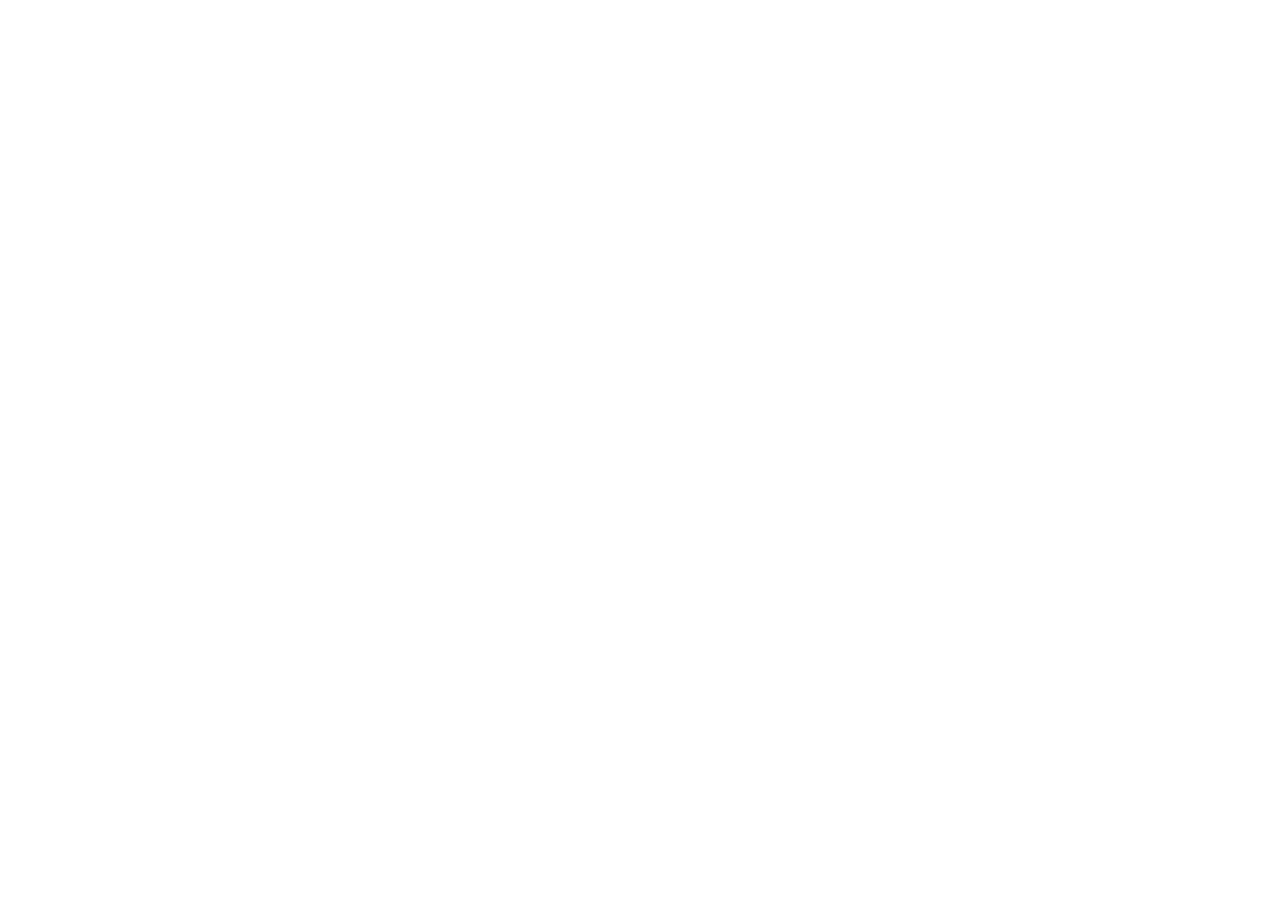
==== clients.html @ 01c905f0 "chore: initial project structure and baseline HTML layouts with script tags" ====
<!DOCTYPE html>
<html lang="en">
<head>
    <meta charset="UTF-8">
    <meta name="viewport" content="width=device-width, initial-scale=1.0">
    <title>Clients Page - 10X CRM</title>
    
    <!-- სტილების ფაილის დაკავშირება -->
    <link rel="stylesheet" href="css/style.css">
    
    <!-- JavaScript ფაილების დაკავშირება defer ატრიბუტით -->
    <!-- მნიშვნელოვანია: ჯერ ვრთავთ საერთო ფუნქციებს, მერე კონკრეტული გვერდის ლოგიკას -->
    <script src="js/storage.js" defer></script>
    <script src="js/guard.js" defer></script>
    <script src="js/clients.js" defer></script>
</head>
<body>
    <!-- აქ იქნება შენი code -->
</body>
</html>
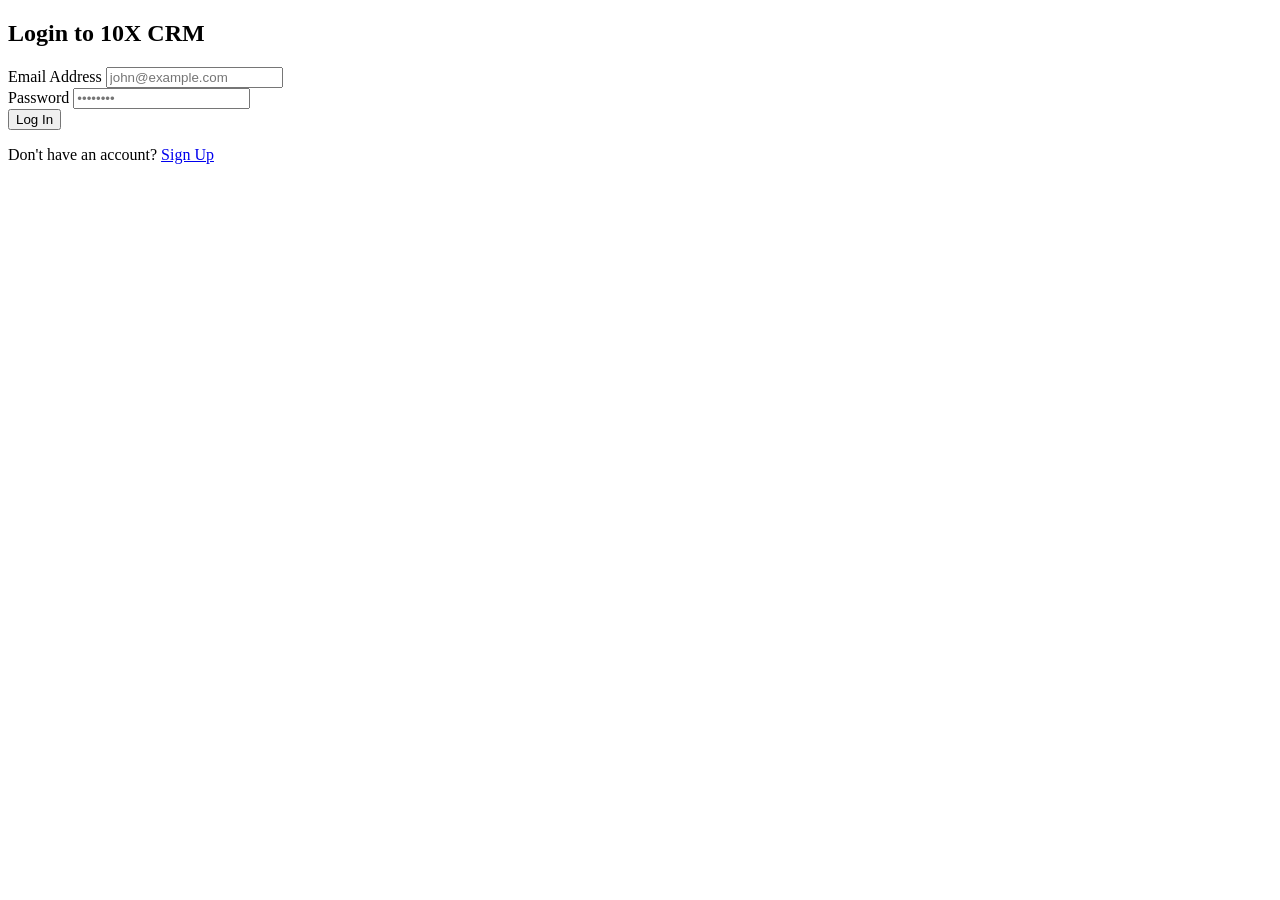
==== commit 53a962e5: "feat: add basic UI layout and grid container to clients.html" ====
--- a/clients.html
+++ b/clients.html
@@ -1,20 +1,74 @@
 <!DOCTYPE html>
 <html lang="en">
+
 <head>
     <meta charset="UTF-8">
     <meta name="viewport" content="width=device-width, initial-scale=1.0">
     <title>Clients Page - 10X CRM</title>
-    
+
     <!-- სტილების ფაილის დაკავშირება -->
     <link rel="stylesheet" href="css/style.css">
-    
+
     <!-- JavaScript ფაილების დაკავშირება defer ატრიბუტით -->
     <!-- მნიშვნელოვანია: ჯერ ვრთავთ საერთო ფუნქციებს, მერე კონკრეტული გვერდის ლოგიკას -->
     <script src="js/storage.js" defer></script>
     <script src="js/guard.js" defer></script>
     <script src="js/clients.js" defer></script>
 </head>
+
 <body>
-    <!-- აქ იქნება შენი code -->
+    <!-- მთავარი კონტეინერი -->
+    <div class="app-container">
+
+        <!-- 1. ნავიგაციის ზოლი (Header) -->
+        <header class="main-header">
+            <div class="logo">10X CRM</div>
+            <nav class="nav-links">
+                <a href="dashboard.html">Dashboard</a>
+                <a href="clients.html" class="active">Clients</a>
+                <a href="profile.html">Profile</a>
+                <!-- Logout ღილაკი AuthGuard-ის ფუნქციით -->
+                <button id="btn-logout" class="btn-logout" onclick="AuthGuard.logout()">Log Out</button>
+            </nav>
+        </header>
+
+        <!-- მთავარი კონტენტი -->
+        <main class="main-content">
+            <div class="page-title-bar">
+                <h2>Clients Management</h2>
+                <!-- კლიენტის დამატების ღილაკი (მოგვიანებით გახსნის მოდალს) -->
+                <button id="btn-add-client" class="btn-primary">Add Client</button>
+            </div>
+
+            <!-- 2. ძებნის და ფილტრაციის ზოლი (Toolbar) -->
+            <div class="toolbar">
+                <input type="text" id="search-input" placeholder="Search clients by name or company...">
+
+                <select id="status-filter">
+                    <option value="all">All Statuses</option>
+                    <option value="Lead">Lead</option>
+                    <option value="Contacted">Contacted</option>
+                    <option value="In Progress">In Progress</option>
+                    <option value="Won">Won</option>
+                    <option value="Lost">Lost</option>
+                </select>
+
+                <select id="sort-by">
+                    <option value="name-asc">Name (A-Z)</option>
+                    <option value="name-desc">Name (Z-A)</option>
+                    <option value="value-high">Value (High to Low)</option>
+                    <option value="value-low">Value (Low to High)</option>
+                </select>
+            </div>
+
+            <!-- 3. კლიენტების დინამიური კონტეინერი -->
+            <!-- სწორედ აქ ჩაჯდება JS-ით API-დან წამოღებული კლიენტების ბარათები -->
+            <div id="clients-container" class="clients-grid">
+                <div class="loading-state">Loading clients...</div>
+            </div>
+        </main>
+    </div>
+
 </body>
-</html>
+
+</html>
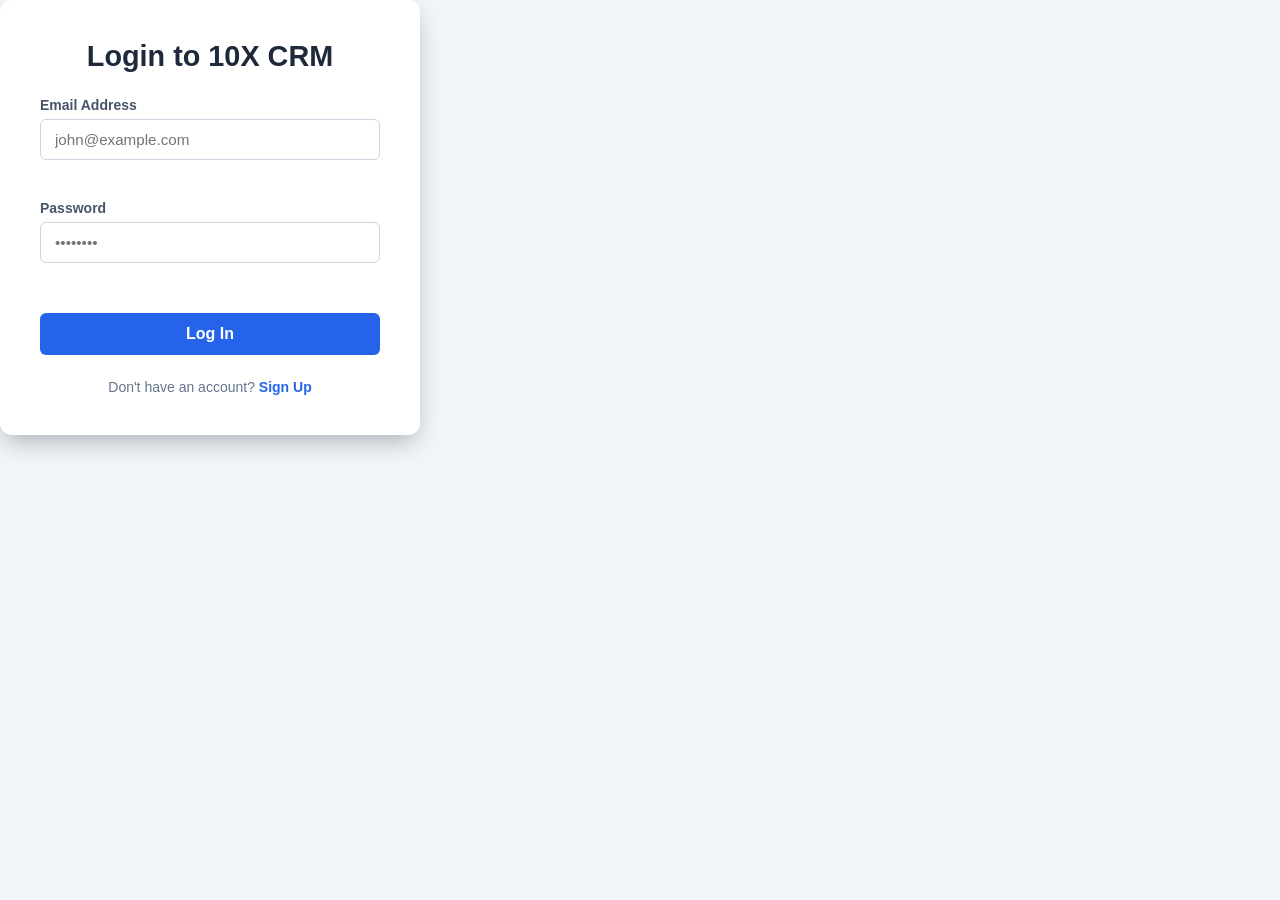
==== commit 01eea457: "feat: add client modal form structure and layout styles" ====
--- a/clients.html
+++ b/clients.html
@@ -28,7 +28,7 @@
                 <a href="clients.html" class="active">Clients</a>
                 <a href="profile.html">Profile</a>
                 <!-- Logout ღილაკი AuthGuard-ის ფუნქციით -->
-                <button id="btn-logout" class="btn-logout" onclick="AuthGuard.logout()">Log Out</button>
+                <button id="btn-logout" class="btn-logout">Log Out</button>
             </nav>
         </header>
 
@@ -69,6 +69,58 @@
         </main>
     </div>
 
+    <!-- ახალი კლიენტის დამატების მოდალი -->
+    <div id="add-client-modal" class="modal">
+        <div class="modal-content">
+            <span id="btn-close-modal" class="close-btn">&times;</span>
+            <h3>Add New Client</h3>
+    
+            <form id="add-client-form">
+                <div class="form-group">
+                    <label for="client-name">Name *</label>
+                    <input type="text" id="client-name" required>
+                    <span id="nameError" class="error-msg"></span>
+                </div>
+            
+                <div class="form-group">
+                    <label for="client-email">Email *</label>
+                    <input type="email" id="client-email" required>
+                    <span id="emailError" class="error-msg"></span>
+                </div>
+            
+                <div class="form-group">
+                    <label for="client-phone">Phone</label>
+                    <input type="text" id="client-phone">
+                    <span id="phoneError" class="error-msg"></span>
+                </div>
+            
+                <div class="form-group">
+                    <label for="client-company">Company</label>
+                    <input type="text" id="client-company" placeholder="Independent Contractor">
+                </div>
+            
+                <div class="form-group">
+                    <label for="client-value">Deal Value ($) *</label>
+                    <input type="number" id="client-value" min="0" required>
+                    <span id="dealValueError" class="error-msg"></span>
+                </div>
+            
+                <div class="form-group">
+                    <label for="client-status">Status *</label>
+                    <select id="client-status" required>
+                        <option value="Lead" selected>Lead</option>
+                        <option value="Contacted">Contacted</option>
+                        <option value="Won">Won</option>
+                        <option value="Lost">Lost</option>
+                    </select>
+                </div>
+            
+                <button type="submit" class="btn-submit">Save Client</button>
+            </form>
+
+        </div>
+    </div>
+
 </body>
 
 </html>
--- a/css/style.css
+++ b/css/style.css
@@ -0,0 +1,386 @@
+/* ==========================================
+/* 1. გლობალური სტილები და ბაზა
+/* ========================================== */
+* {
+    margin: 0;
+    padding: 0;
+    box-sizing: border-box; /* უზრუნველყოფს პადინგების სწორ დათვლას ზომებში */
+    font-family: 'Segoe UI', Tahoma, Geneva, Verdana, sans-serif;
+}
+
+body {
+    background-color: #f1f5f9; /* ღია ნაცრისფერი ფონი შიდა გვერდებისთვის */
+    color: #0f172a;
+    min-height: 100vh;
+    display: flex;
+    flex-direction: column;
+}
+
+/* მთავარი აპლიკაციის მაქსიმალური სიგანის კონტეინერი */
+.app-container {
+    width: 100%;
+    max-width: 1200px;
+    margin: 0 auto;
+    padding: 0 20px;
+}
+
+/* ==========================================
+/* 2. ავტორიზაციის გვერდების დიზაინი (Login / SignUp)
+/* ========================================== */
+/* სპეციალური კლასი, რომელიც ცენტრავს ლოგინის ბლოკს მუქ გრადიენტზე */
+.auth-page-body {
+    background: linear-gradient(135deg, #000000 0%, #000000 100%) !important;
+    display: flex !important;
+    justify-content: center !important;
+    align-items: center !important;
+    padding: 20px;
+}
+
+/* თეთრი ბარათი, რომელშიც ფორმაა მოთავსებული */
+.auth-container {
+    background: #ffffff;
+    color: #0f172a;
+    padding: 40px;
+    border-radius: 12px;
+    box-shadow: 0 10px 25px -5px rgba(0, 0, 0, 0.3);
+    width: 100%;
+    max-width: 420px;
+}
+
+.auth-container h2 {
+    font-size: 1.8rem;
+    font-weight: 700;
+    color: #1e293b;
+    margin-bottom: 24px;
+    text-align: center;
+}
+
+/* ფორმის ინპუტების ჯგუფები */
+.form-group {
+    margin-bottom: 18px;
+    display: flex;
+    flex-direction: column;
+    gap: 6px;
+}
+
+.form-group label {
+    font-size: 0.875rem;
+    font-weight: 600;
+    color: #475569;
+}
+
+.form-group input {
+    width: 100%;
+    padding: 11px 14px;
+    border: 1px solid #cbd5e1;
+    border-radius: 6px;
+    font-size: 0.95rem;
+    color: #0f172a;
+    transition: all 0.2s ease;
+}
+
+/* ინპუტზე კურსორის მიტანისას (ფოკუსი) */
+.form-group input:focus {
+    outline: none;
+    border-color: #2563eb;
+    box-shadow: 0 0 0 3px rgba(37, 99, 235, 0.15);
+}
+
+/* ვალიდაციის შეცდომის წითელი ტექსტი */
+.error-msg {
+    font-size: 0.775rem;
+    color: #dc2626;
+    font-weight: 500;
+    min-height: 16px;
+}
+
+/* ავტორიზაციის ფორმის გაგზავნის ღილაკი */
+#login-form button[type="submit"] {
+    width: 100%;
+    padding: 12px;
+    background-color: #2563eb;
+    color: #ffffff;
+    border: none;
+    border-radius: 6px;
+    font-size: 1rem;
+    font-weight: 600;
+    cursor: pointer;
+    transition: background-color 0.2s ease;
+    margin-top: 10px;
+}
+
+#login-form button[type="submit"]:hover {
+    background-color: #1d4ed8;
+}
+
+/* ქვედა გადამრთველი ტექსტი (Sign Up / Log In) */
+.auth-switch {
+    margin-top: 24px;
+    text-align: center;
+    font-size: 0.875rem;
+    color: #64748b;
+}
+
+.auth-switch a {
+    color: #2563eb;
+    text-decoration: none;
+    font-weight: 600;
+}
+
+.auth-switch a:hover {
+    text-decoration: underline;
+}
+
+/* პატარა შეტყობინებების (Toast) სტილები */
+.toast {
+    padding: 10px 14px;
+    border-radius: 6px;
+    font-size: 0.875rem;
+    font-weight: 500;
+    margin-bottom: 20px;
+    text-align: center;
+    transition: all 0.3s ease;
+}
+
+.toast.success { background-color: #dcfce7; color: #15803d; border: 1px solid #bbf7d0; }
+.toast.error { background-color: #fee2e2; color: #b91c1c; border: 1px solid #fecaca; }
+.toast.hidden { display: none; }
+
+/* ==========================================
+/* 3. ნავიგაცია და თულბარი (Clients Page)
+/* ========================================== */
+/* მთავარი ზედა მენიუ */
+.main-header {
+    background-color: #ffffff;
+    display: flex;
+    justify-content: space-between;
+    align-items: center;
+    padding: 16px 24px;
+    border-radius: 0 0 8px 8px;
+    box-shadow: 0 1px 3px rgba(0, 0, 0, 0.1);
+    margin-bottom: 30px;
+}
+
+.main-header .logo {
+    font-size: 1.25rem;
+    font-weight: 700;
+    color: #1e3a8a;
+}
+
+.nav-links {
+    display: flex;
+    align-items: center;
+    gap: 20px;
+}
+
+.nav-links a {
+    color: #475569;
+    text-decoration: none;
+    font-weight: 500;
+    font-size: 0.95rem;
+    padding: 6px 12px;
+    border-radius: 6px;
+    transition: all 0.2s;
+}
+
+.nav-links a:hover, .nav-links a.active {
+    color: #2563eb;
+    background-color: #eff6ff;
+}
+
+/* სისტემიდან გამოსვლის წითელი ღილაკი */
+.btn-logout {
+    background-color: #ef4444;
+    color: white;
+    border: none;
+    padding: 8px 14px;
+    border-radius: 6px;
+    cursor: pointer;
+    font-weight: 500;
+    font-size: 0.95rem;
+}
+
+.btn-logout:hover { background-color: #dc2626; }
+
+/* გვერდის სათაურის ბლოკი (სადაც Add Client ღილაკია) */
+.page-title-bar {
+    display: flex;
+    justify-content: space-between;
+    align-items: center;
+    margin-bottom: 20px;
+}
+
+.btn-primary {
+    background-color: #2563eb;
+    color: white;
+    border: none;
+    padding: 10px 18px;
+    border-radius: 6px;
+    font-weight: 600;
+    cursor: pointer;
+}
+
+.btn-primary:hover { background-color: #1d4ed8; }
+
+/* ძებნისა და ფილტრაციის პანელი */
+.toolbar {
+    background-color: #ffffff;
+    padding: 16px;
+    border-radius: 8px;
+    box-shadow: 0 1px 3px rgba(0, 0, 0, 0.05);
+    display: flex;
+    gap: 15px;
+    margin-bottom: 25px;
+}
+
+#search-input {
+    flex: 1;
+    padding: 10px 14px;
+    border: 1px solid #cbd5e1;
+    border-radius: 6px;
+    font-size: 0.95rem;
+    color: #0f172a;
+}
+
+.toolbar select {
+    padding: 10px 14px;
+    border: 1px solid #cbd5e1;
+    border-radius: 6px;
+    background-color: white;
+    font-size: 0.95rem;
+    color: #334155;
+    cursor: pointer;
+}
+
+/* ==========================================
+/* 4. კლიენტების ბარათების Grid სტრუქტურა
+/* ========================================== */
+/* პასუხისმგებელია ბარათების გვერდიგვერდ ლამაზად განლაგებაზე */
+.clients-grid {
+    display: grid;
+    grid-template-columns: repeat(auto-fill, minmax(280px, 1fr));
+    gap: 20px;
+    padding: 20px 0;
+}
+
+/* თითოეული კლიენტის თეთრი ბარათი */
+.client-card {
+    background: #ffffff;
+    border: 1px solid #e2e8f0;
+    border-radius: 8px;
+    padding: 20px;
+    box-shadow: 0 4px 6px -1px rgba(0, 0, 0, 0.05);
+    display: flex;
+    flex-direction: column;
+    gap: 12px;
+}
+
+.card-header {
+    display: flex;
+    align-items: center;
+    justify-content: space-between;
+}
+
+.client-avatar {
+    width: 45px;
+    height: 45px;
+    border-radius: 50%;
+    object-fit: cover;
+    background: #f1f5f9;
+}
+
+/* სტატუსების ფერების მენეჯმენტი */
+.status-badge {
+    padding: 4px 8px;
+    border-radius: 4px;
+    font-size: 0.75rem;
+    font-weight: 600;
+    text-transform: uppercase;
+}
+.status-badge.lead { background: #fee2e2; color: #991b1b; }
+.status-badge.contacted { background: #fef3c7; color: #92400e; }
+.status-badge.in-progress { background: #e0f2fe; color: #075985; }
+.status-badge.won { background: #dcfce7; color: #166534; }
+.status-badge.lost { background: #f3f4f6; color: #1f2937; }
+
+.card-body h3 {
+    font-size: 1.1rem;
+    color: #1e293b;
+    margin-bottom: 4px;
+}
+
+.card-body p {
+    font-size: 0.875rem;
+    color: #64748b;
+    margin-bottom: 2px;
+}
+
+.card-footer {
+    display: flex;
+    justify-content: space-between;
+    align-items: center;
+    border-top: 1px solid #f1f5f9;
+    padding-top: 10px;
+    margin-top: auto;
+    font-size: 0.875rem;
+    font-weight: 600;
+}
+
+.deal-value { color: #166534; }
+.created-date { color: #94a3b8; font-weight: 400; }
+
+/* ==========================================
+/* 5. მოდალური ფანჯრის (Popup) სტილები
+/* ========================================== */
+.modal {
+    display: none; /* საწყის ეტაპზე ავტომატურად დამალულია */
+    position: fixed;
+    top: 0;
+    left: 0;
+    width: 100%;
+    height: 100%;
+    background-color: rgba(0, 0, 0, 0.5); /* უკანა ფონის ჩაბნელება */
+    justify-content: center;
+    align-items: center;
+    z-index: 1000;
+}
+
+/* მოდალის შიდა თეთრი კონტეინერი */
+.modal-content {
+    background-color: #ffffff;
+    padding: 30px;
+    border-radius: 8px;
+    width: 100%;
+    max-width: 450px;
+    position: relative;
+    box-shadow: 0 10px 15px -3px rgba(0, 0, 0, 0.1);
+    color: #0f172a;
+}
+
+/* დასახური X ღილაკი ზედა კუთხეში */
+.close-btn {
+    position: absolute;
+    top: 15px;
+    right: 20px;
+    font-size: 28px;
+    font-weight: bold;
+    color: #64748b;
+    cursor: pointer;
+}
+
+.close-btn:hover { color: #0f172a; }
+
+/* მოდალში კლიენტის შენახვის ღილაკი */
+.btn-submit {
+    width: 100%;
+    padding: 11px;
+    background-color: #2563eb;
+    color: white;
+    border: none;
+    border-radius: 6px;
+    font-weight: 600;
+    cursor: pointer;
+    margin-top: 10px;
+}
+
+.btn-submit:hover { background-color: #1d4ed8; }
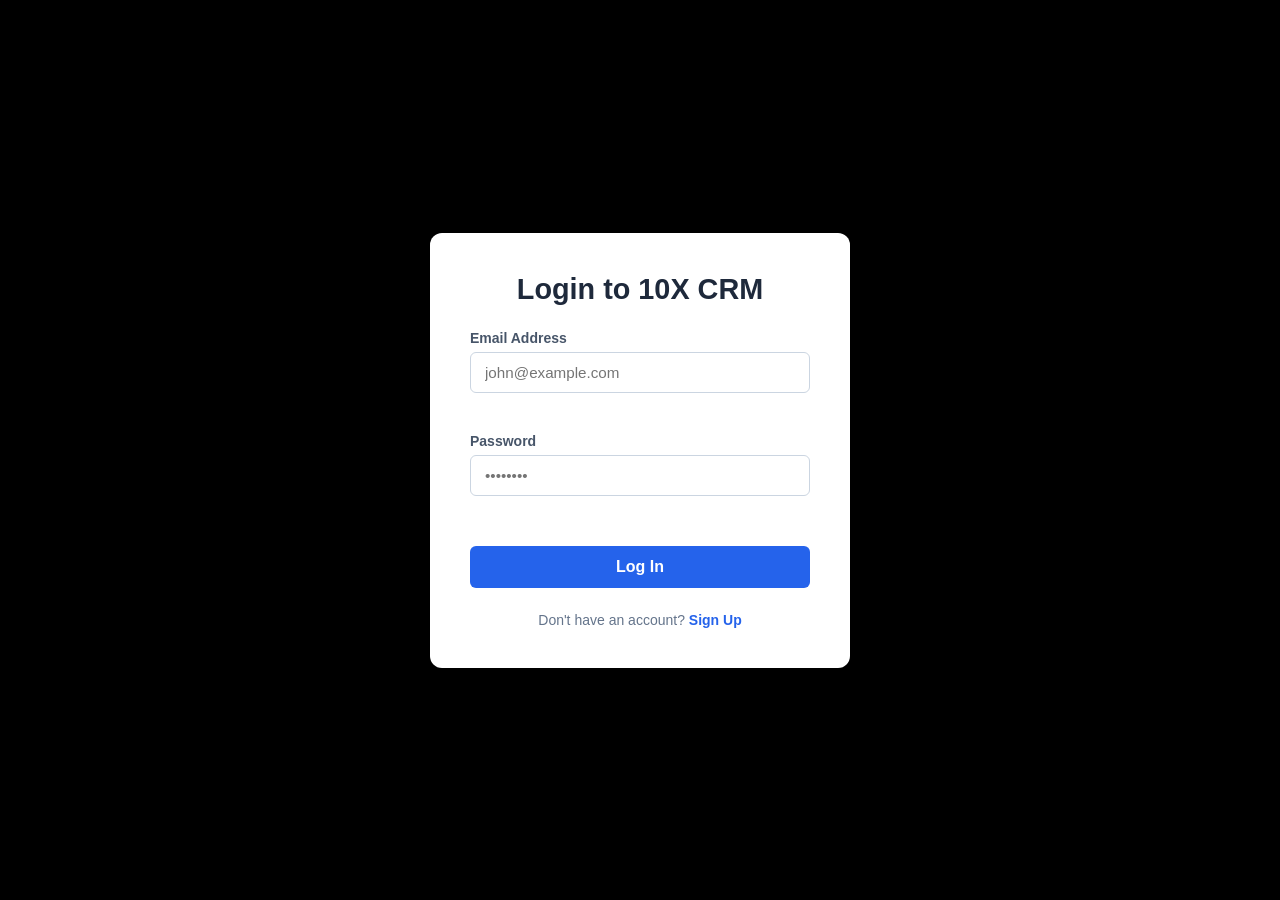
==== commit f8b73899: "feat(clients): integrate notes saving and personalized reminder toast system - Add dedicated client " ====
--- a/clients.html
+++ b/clients.html
@@ -121,6 +121,42 @@
         </div>
     </div>
 
+    <!-- კლიენტის დეტალებისა და ჩანაწერების მოდალი -->
+    <div id="details-modal" class="modal">
+        <div class="modal-content">
+            <span id="btn-close-details" class="close-btn">&times;</span>
+            <h3 id="details-title">Client Details</h3>
+    
+            <div class="details-body">
+                <p><strong>კომპანია:</strong> <span id="details-company"></span></p>
+                <p><strong>სტატუსი:</strong> <span id="details-status"></span></p>
+                <p><strong>თანხა:</strong> <span id="details-value"></span></p>
+            </div>
+    
+            <hr>
+    
+            <!-- ჩანაწერების (Notes) სექცია -->
+            <div class="notes-section">
+                <h4>📝 ჩანაწერები (Notes)</h4>
+                <textarea id="notes-textarea" rows="4"
+                    placeholder="ჩაწერეთ მნიშვნელოვანი ინფორმაცია კლიენტზე..."></textarea>
+                <button id="btn-save-notes" class="btn-primary">შენახვა</button>
+            </div>
+    
+            <hr>
+    
+            <!-- შეხსენების (Reminder) სექცია -->
+            <div class="reminder-section">
+                <h4>⏰ შეხსენების ტაიმერი (Reminder)</h4>
+                <div class="reminder-inputs">
+                    <input type="number" id="reminder-seconds" min="1" placeholder="წამები (მაგ: 5)">
+                    <button id="btn-set-reminder" class="btn-submit">ტაიმერის ჩართვა</button>
+                </div>
+                <span id="reminder-status" class="reminder-status-msg"></span>
+            </div>
+        </div>
+    </div>
+
 </body>
 
 </html>
--- a/css/style.css
+++ b/css/style.css
@@ -9,11 +9,16 @@
 }
 
 body {
-    background-color: #f1f5f9; /* ღია ნაცრისფერი ფონი შიდა გვერდებისთვის */
+    background-color: #f8fafc;
     color: #0f172a;
     min-height: 100vh;
     display: flex;
     flex-direction: column;
+    font-family: 'Segoe UI', Tahoma, Geneva, Verdana, sans-serif;
+    margin: 0 auto;
+    padding: 40px 60px; 
+    max-width: 1280px;
+    box-sizing: border-box;
 }
 
 /* მთავარი აპლიკაციის მაქსიმალური სიგანის კონტეინერი */
@@ -384,3 +389,357 @@
 }
 
 .btn-submit:hover { background-color: #1d4ed8; }
+
+
+/* მთავარი კონტეინერი, რომელიც ზღუდავს სიგანეს და ცენტრში სვამს კონტენტს */
+.dashboard-container {
+  max-width: 1140px;
+  margin: 0 auto;
+}
+
+h1 {
+  font-size: 26px;
+  font-weight: 700;
+  margin-bottom: 28px;
+  color: #0f172a;
+}
+
+/* ბადის სტრუქტურა 4 თანაბარი სვეტისთვის */
+.metrics-grid {
+  display: grid;
+  grid-template-columns: repeat(4, 1fr); /* ზუსტად 4 თანაბარი სვეტი */
+  gap: 24px;
+}
+
+/* ბარათების დახვეწილი დიზაინი */
+.metric-card {
+  background: #ffffff;
+  padding: 24px;
+  border-radius: 16px; /* უფრო მომრგვალებული კუთხეები */
+  border: 1px solid #e2e8f0; /* ნაზი ჩარჩო */
+  box-shadow: 0 1px 3px 0 rgba(0, 0, 0, 0.05), 0 1px 2px -1px rgba(0, 0, 0, 0.05);
+  transition: all 0.2s ease-in-out;
+}
+
+.metric-card:hover {
+  transform: translateY(-2px);
+  box-shadow: 0 10px 15px -3px rgba(0, 0, 0, 0.05), 0 4px 6px -4px rgba(0, 0, 0, 0.05);
+}
+
+/* ბარათის პატარა სათაურები */
+.metric-card h3 {
+  margin: 0;
+  font-size: 13px;
+  font-weight: 600;
+  text-transform: uppercase;
+  letter-spacing: 0.05em;
+  color: #64748b;
+}
+
+/* ციფრების სტილი */
+.metric-card p {
+  margin: 10px 0 0 0;
+  font-size: 26px;
+  font-weight: 700;
+  color: #0f172a;
+}
+
+/* ფერადი აქცენტები თითოეული ბარათისთვის (ვიზუალური იერარქია) */
+.metric-card:nth-child(1) p { color: #2563eb; } /* ლურჯი Pipeline */
+.metric-card:nth-child(2) p { color: #16a34a; } /* მწვანე Revenue */
+.metric-card:nth-child(3) p { color: #ea580c; } /* ნარინჯისფერი Rate */
+
+/* რესპონსივი: პლანშეტებზე 2x2-ზე დაჯდება, ტელეფონებზე 1 სვეტად */
+@media (max-width: 1024px) {
+  .metrics-grid { grid-template-columns: repeat(2, 1fr); }
+}
+@media (max-width: 640px) {
+  .metrics-grid { grid-template-columns: 1fr; }
+}
+
+/* ნავიგაციის კონტეინერი */
+.crm-navbar {
+  display: flex;
+  justify-content: space-between;
+  align-items: center;
+  background: #ffffff;
+  padding: 16px 32px;
+  border-radius: 16px;
+  border: 1px solid #e2e8f0;
+  margin-bottom: 32px; /* დაშორება მისალმების ზოლამდე */
+  box-shadow: 0 1px 3px 0 rgba(0, 0, 0, 0.05);
+}
+
+/* ბრენდის/ლოგოს სტილი */
+.nav-brand {
+  font-size: 18px;
+  font-weight: 700;
+  color: #0f172a;
+}
+
+/* ლინკების ბლოკი */
+.nav-links {
+  display: flex;
+  gap: 12px;
+}
+
+/* თითოეული ლინკის სტილი */
+.nav-item {
+  text-decoration: none;
+  color: #64748b;
+  font-size: 14px;
+  font-weight: 600;
+  padding: 8px 16px;
+  border-radius: 8px;
+  transition: all 0.2s ease;
+}
+
+/* ლინკზე მიტანისას (Hover) */
+.nav-item:hover {
+  color: #0f172a;
+  background-color: #f1f5f9;
+}
+
+/* აქტიური გვერდის ლინკი (რომ მიხვდეს იუზერი სად იმყოფება) */
+.nav-item.active {
+  color: #2563eb;
+  background-color: #eff6ff;
+}
+
+/* მისალმების კონტეინერი */
+.welcome-bar {
+  display: flex;
+  justify-content: space-between;
+  align-items: center;
+  background: #ffffff;
+  padding: 20px 24px;
+  border-radius: 16px;
+  border: 1px solid #e2e8f0;
+  margin-bottom: 32px; /* დაშორება ანალიტიკის ბარათებამდე */
+  box-shadow: 0 1px 3px 0 rgba(0, 0, 0, 0.05);
+}
+
+/* ტექსტის ბლოკი */
+.welcome-text h1 {
+  margin: 0;
+  font-size: 24px;
+  color: #0f172a;
+}
+
+.welcome-text p {
+  margin: 4px 0 0 0;
+  color: #64748b;
+  font-size: 14px;
+}
+
+/* საათის ბლოკი პილულისებრი დიზაინით */
+.live-clock {
+  font-size: 15px;
+  font-weight: 600;
+  color: #334155;
+  background: #f1f5f9;
+  padding: 10px 18px;
+  border-radius: 30px;
+  letter-spacing: 0.5px;
+}
+
+/* კლიენტების ბადის საერთო სტრუქტურა */
+.clients-grid {
+  display: grid;
+  grid-template-columns: repeat(auto-fill, minmax(280px, 1fr));
+  gap: 20px;
+  margin-top: 24px;
+}
+
+/* თითოეული კლიენტის ბარათი */
+.client-card {
+  background: #ffffff;
+  border: 1px solid #e2e8f0;
+  border-radius: 12px;
+  padding: 20px;
+  display: flex;
+  flex-direction: column;
+  gap: 12px;
+  box-shadow: 0 1px 3px rgba(0, 0, 0, 0.05);
+}
+
+/* 🎯 ავატარის კონტეინერის გასწორება */
+.client-avatar {
+  width: 60px;
+  height: 60px;
+  border-radius: 50%; /* სრულიად ამრგვალებს ჩარჩოს */
+  background-color: #f1f5f9; /* ნაზი ფონი სურათის უკან */
+  overflow: hidden; /* ჭრის ყველაფერს, რაც ჩარჩოდან გადმოდის */
+  display: flex;
+  align-items: center;
+  justify-content: center;
+  border: 2px solid #e2e8f0;
+}
+
+/* 🎯 თავად სურათის (ინლაინ იმიჯის) შეზღუდვა */
+.client-img {
+  width: 100%;
+  height: 100%;
+  object-fit: cover; /* სურათს პროპორციულად სვამს წრეში გაწელვის გარეშე */
+}
+
+/* ინფორმაციის ბლოკის განლაგება */
+.client-info {
+  display: flex;
+  flex-direction: column;
+  gap: 4px;
+}
+
+.client-name {
+  margin: 0;
+  font-size: 16px;
+  font-weight: 600;
+  color: #0f172a;
+}
+
+.client-company {
+  margin: 0;
+  font-size: 13px;
+  color: #64748b;
+}
+
+.client-email {
+  margin: 0;
+  font-size: 12px;
+  color: #94a3b8;
+  word-break: break-all; /* იცავს ქარდს გაწელვისგან გრძელი მეილის შემთხვევაში */
+}
+
+/* სტატუსის ბეიჯების იერი */
+.status-badge {
+  display: inline-block;
+  align-self: flex-start;
+  padding: 4px 10px;
+  border-radius: 20px;
+  font-size: 12px;
+  font-weight: 600;
+  text-transform: capitalize;
+  margin-top: 6px;
+}
+
+/* სტატუსების ფერები (safeStatusClass-ის შესაბამისად) */
+.status-badge.won { background: #dcfce7; color: #15803d; }
+.status-badge.lost { background: #fee2e2; color: #b91c1c; }
+.status-badge.lead { background: #dbeafe; color: #1d4ed8; }
+.status-badge.contacted { background: #fef3c7; color: #b45309; }
+.status-badge.in-progress { background: #f3e8ff; color: #6b21a8; }
+
+/* ქარდის ქვედა ნაწილი */
+.client-footer {
+  display: flex;
+  justify-content: space-between;
+  align-items: center;
+  margin-top: auto; /* სვამს ფუტერს ყოველთვის ბარათის ბოლოში */
+  padding-top: 12px;
+  border-top: 1px solid #f1f5f9;
+}
+
+.client-value {
+  font-weight: 700;
+  color: #0f172a;
+  font-size: 15px;
+}
+
+.btn-delete {
+  background: none;
+  border: none;
+  cursor: pointer;
+  font-size: 16px;
+  padding: 4px;
+  border-radius: 6px;
+  transition: background 0.2s;
+}
+
+.btn-delete:hover {
+  background: #fee2e2;
+}
+
+.details-body {
+  margin: 16px 0;
+  font-size: 14px;
+  line-height: 1.6;
+}
+
+.notes-section, .reminder-section {
+  margin: 20px 0;
+}
+
+.notes-section textarea {
+  width: 100%;
+  padding: 10px;
+  border-radius: 8px;
+  border: 1px solid #e2e8f0;
+  box-sizing: border-box;
+  margin-bottom: 10px;
+  font-family: inherit;
+}
+
+.reminder-inputs {
+  display: flex;
+  gap: 10px;
+  margin-bottom: 8px;
+}
+
+.reminder-inputs input {
+  width: 100px;
+  padding: 8px;
+  border-radius: 8px;
+  border: 1px solid #e2e8f0;
+}
+
+.reminder-status-msg {
+  font-size: 13px;
+  font-weight: 600;
+}
+
+
+/* ⏱️ CRM Toast შეტყობინების დიზაინი */
+.crm-toast {
+  position: fixed;
+  top: 24px;
+  right: -400px; /* თავიდან ეკრანს გარეთაა */
+  background: #ffffff;
+  border-left: 5px solid #2563eb; /* ლურჯი აქცენტის ხაზი */
+  padding: 16px 20px;
+  border-radius: 12px;
+  box-shadow: 0 10px 25px -5px rgba(0, 0, 0, 0.1), 0 8px 10px -6px rgba(0, 0, 0, 0.1);
+  display: flex;
+  align-items: center;
+  z-index: 9999; /* ყოველთვის ყველაფერზე ზემოთ */
+  animation: slideIn 0.3s ease forwards;
+  transition: all 0.4s ease;
+}
+
+.toast-content {
+  display: flex;
+  align-items: center;
+  gap: 12px;
+}
+
+.toast-icon {
+  font-size: 20px;
+}
+
+.toast-message {
+  font-size: 14px;
+  font-weight: 600;
+  color: #1e293b;
+}
+
+/* 🎬 შემოსვლის ანიმაცია */
+@keyframes slideIn {
+  to {
+    right: 24px; /* შემოცურდება ეკრანზე მარჯვნიდან */
+  }
+}
+
+/* 🎬 გაქრობის ეფექტი */
+.crm-toast.fade-out {
+  opacity: 0;
+  transform: translateY(-20px);
+}
